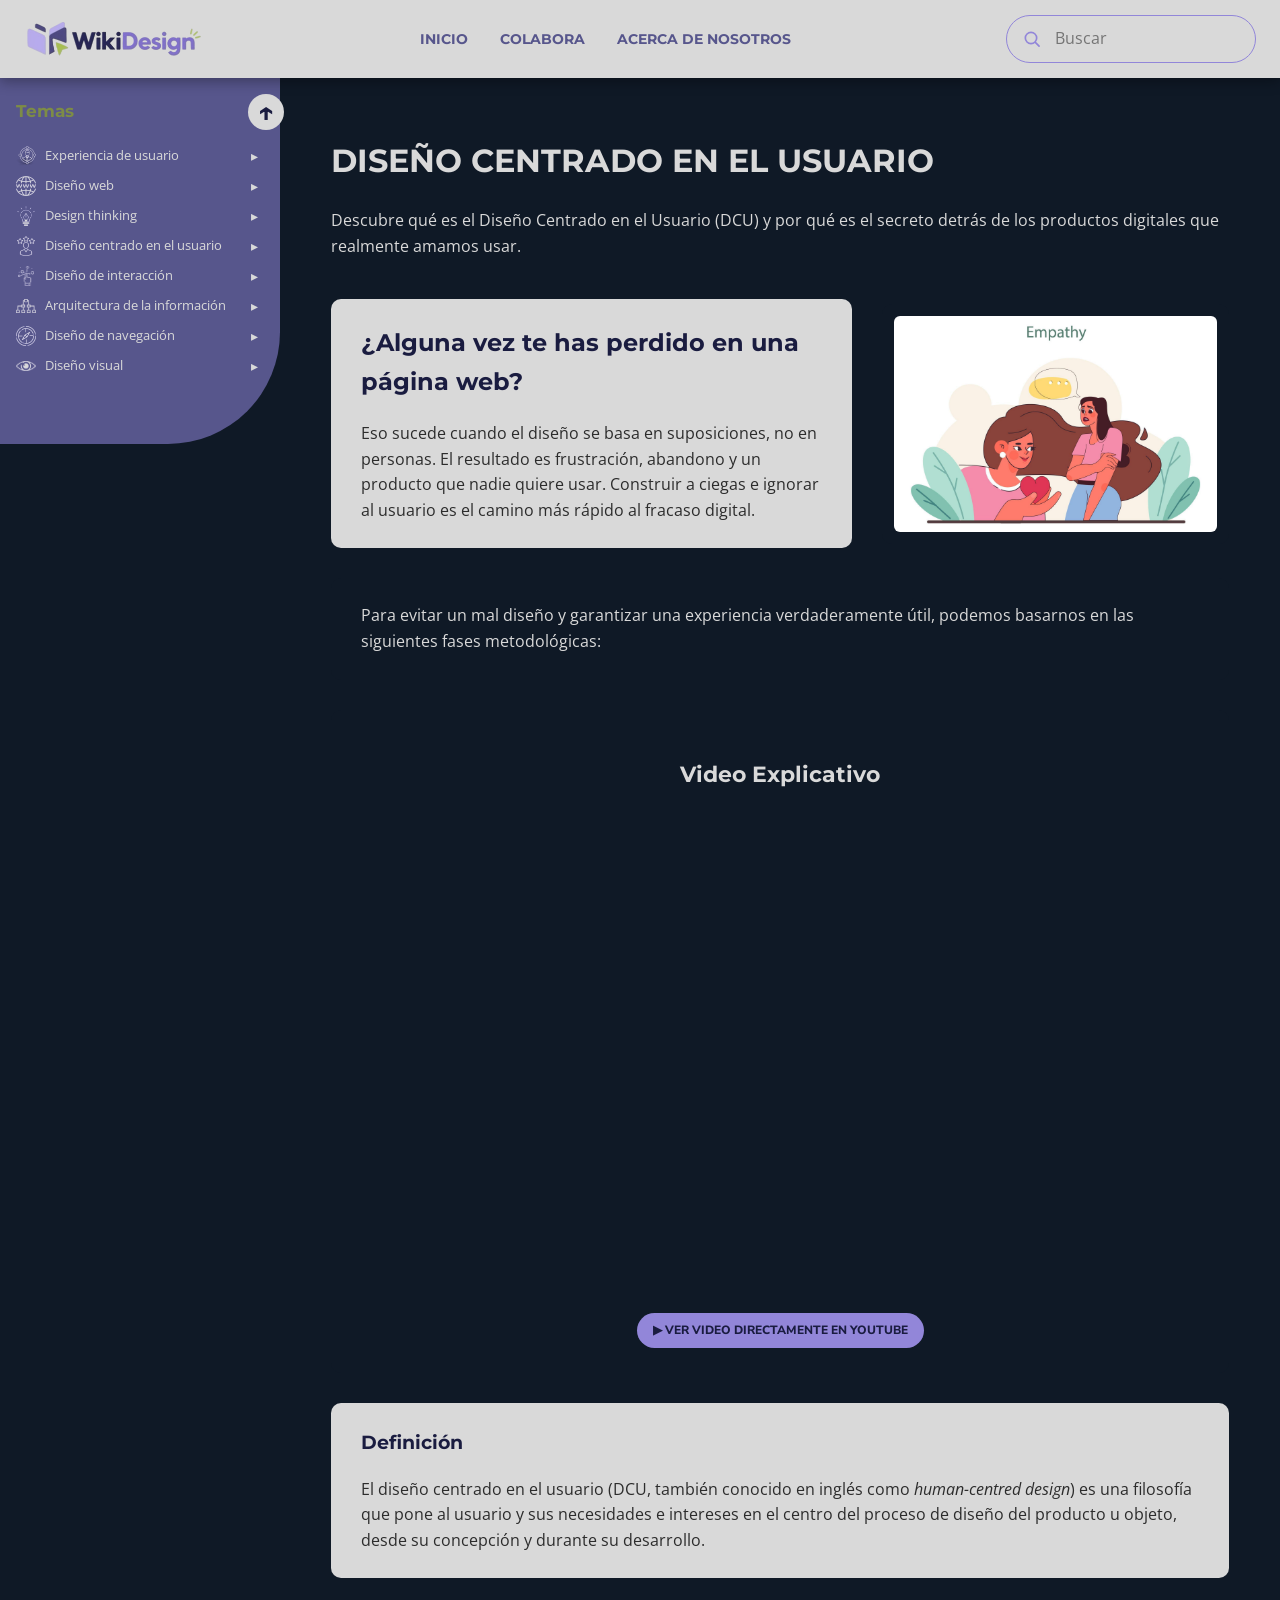
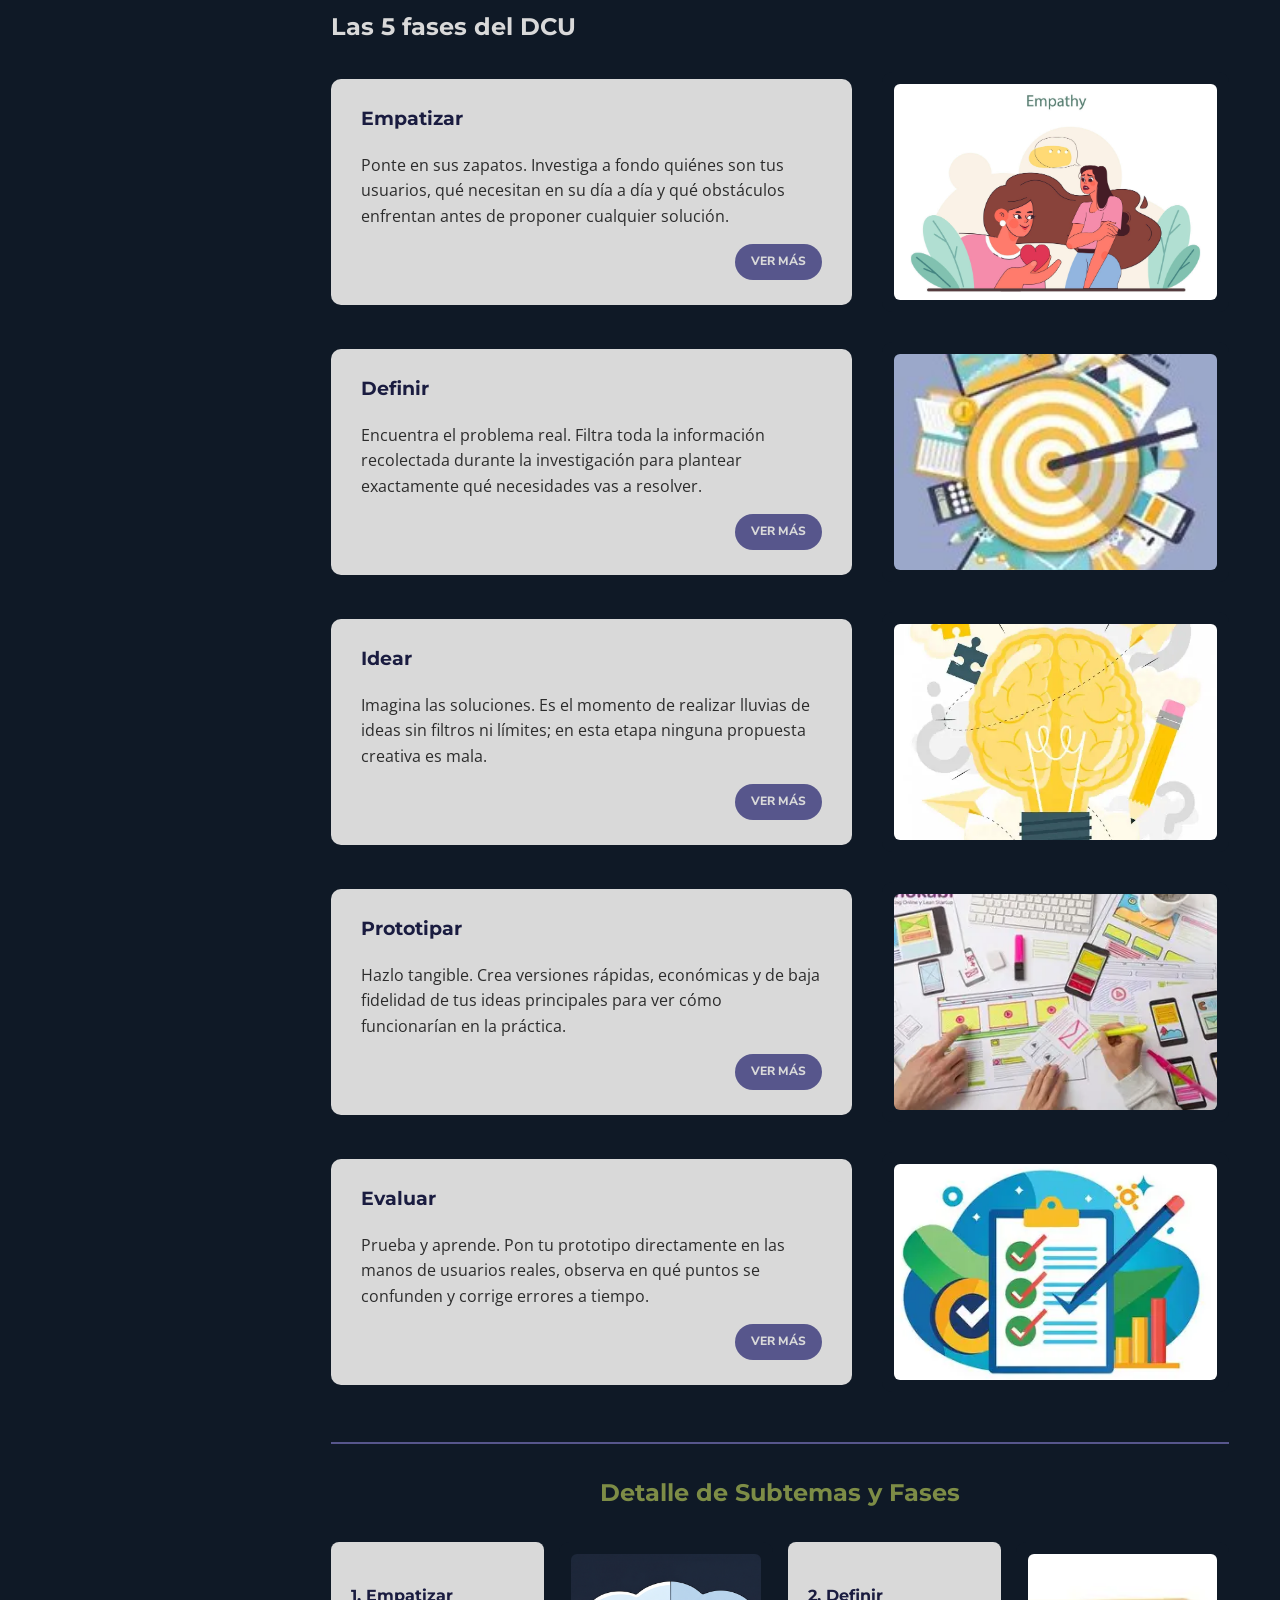
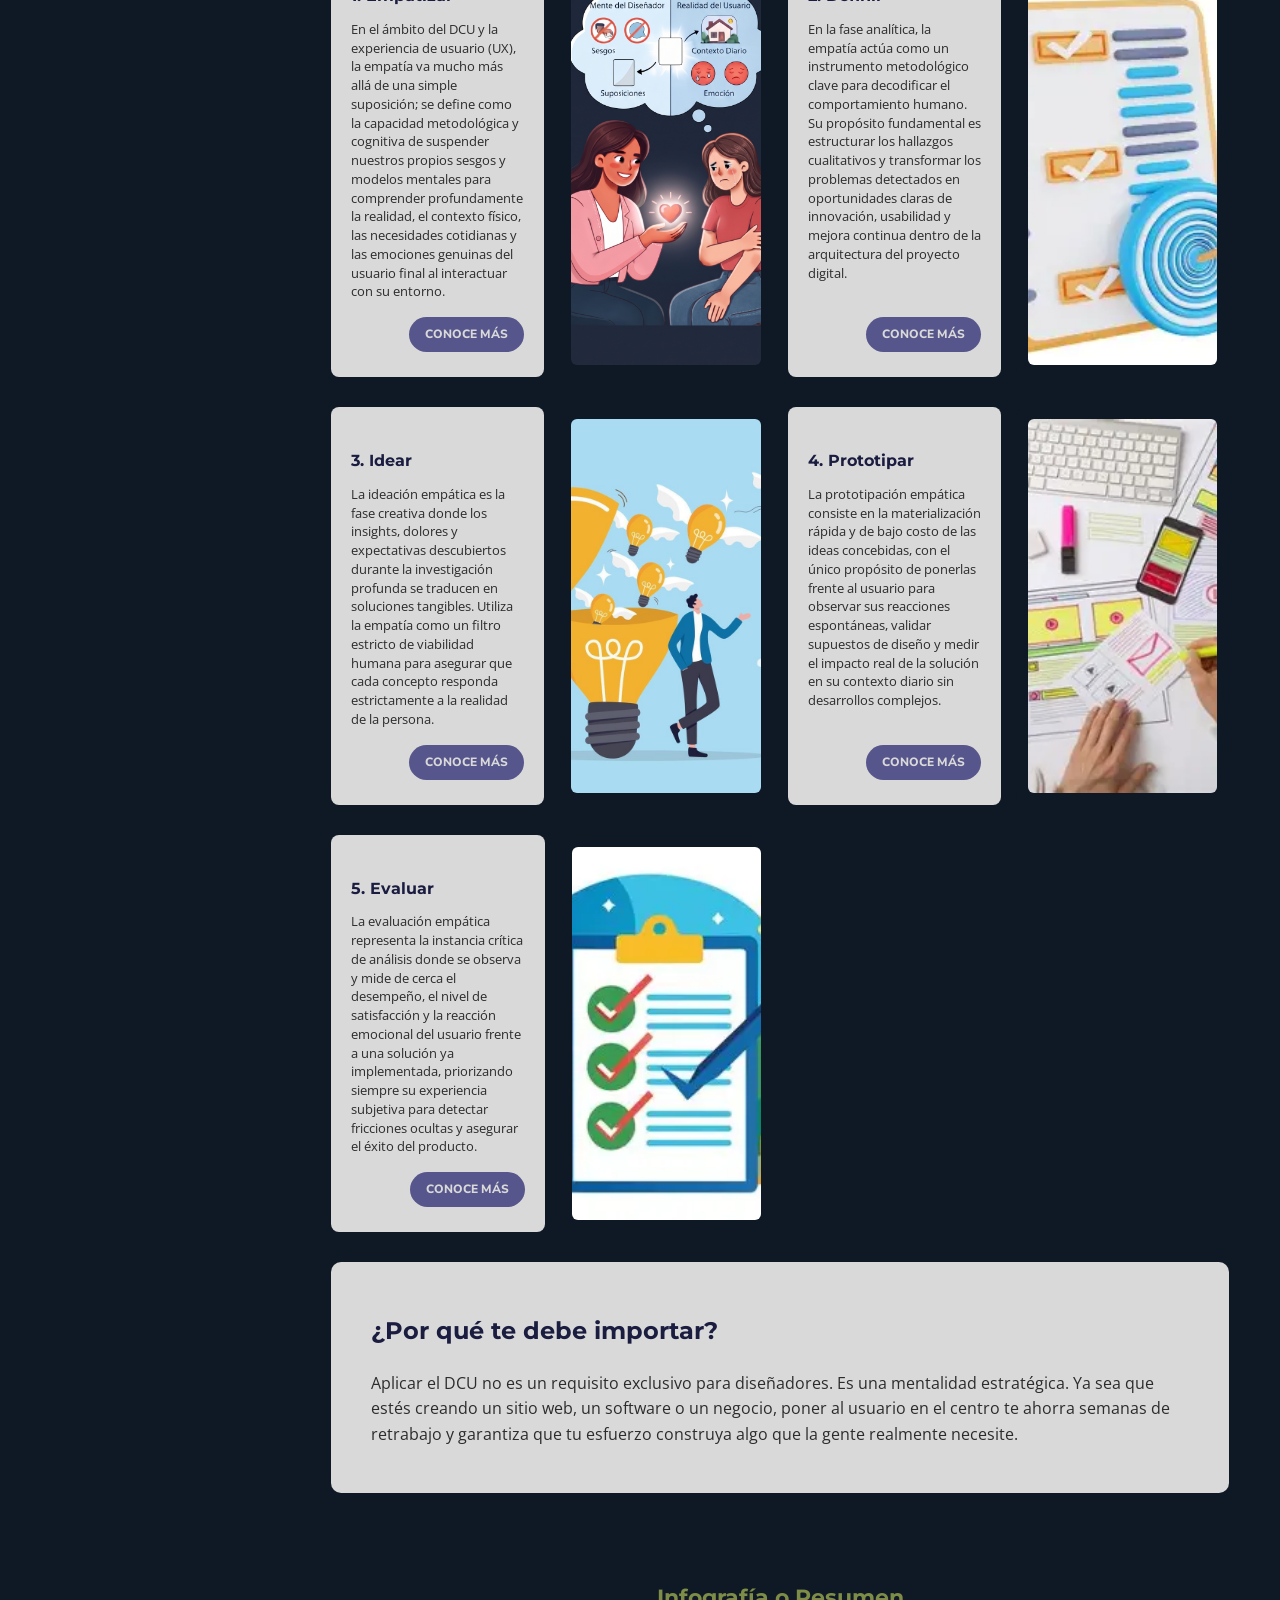
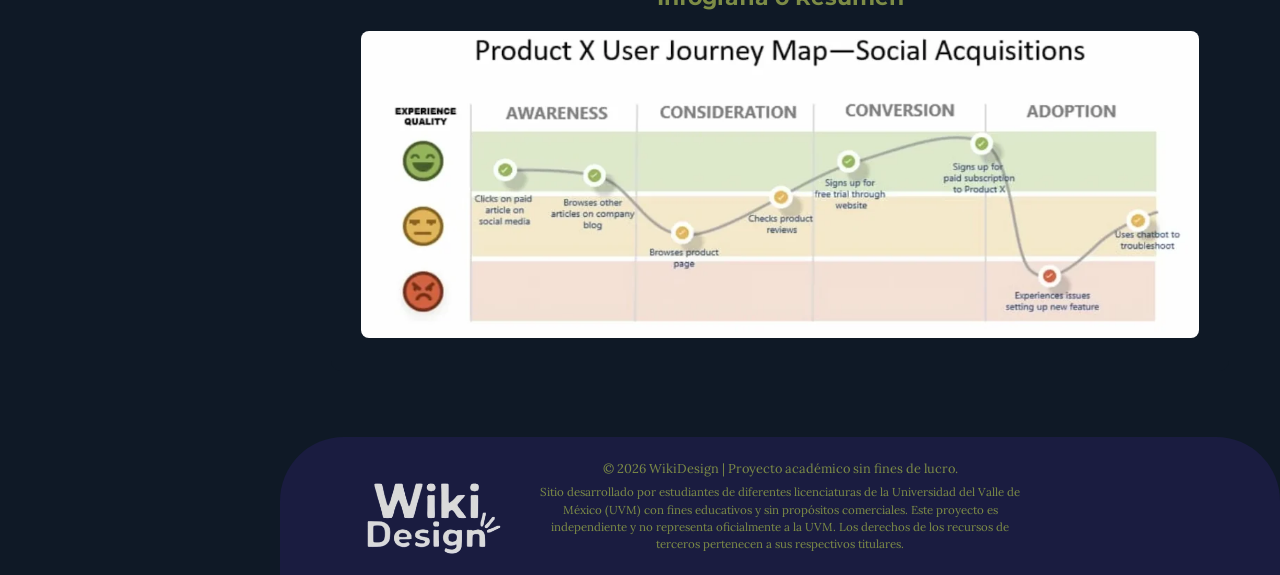
==== index.html @ 18c63a5f "Add files via upload" ====
<!doctype html>
<html lang="es">
<head>
    <meta charset="utf-8">
    <meta name="viewport" content="width=device-width, initial-scale=1">
    <title>Diseño Centrado en el Usuario - WikiDesign</title>
    
    <!-- IMPORTACIÓN DE FUENTES DEL MANUAL -->
    <link rel="preconnect" href="https://fonts.googleapis.com">
    <link rel="preconnect" href="https://fonts.gstatic.com" crossorigin>
    <link href="https://fonts.googleapis.com/css2?family=Lora:ital,wght@0,400;1,400&family=Montserrat:wght@500;700;900&family=Nunito+Sans:wght@600;800&family=Open+Sans:wght@400;600&display=swap" rel="stylesheet">

    <!-- VINCULACIÓN DE LA HOJA DE ESTILOS EXTERNA -->
    <link rel="stylesheet" href="css/estilos.css">
</head>

<body>
    <!-- BARRA DE NAVEGACIÓN SUPERIOR -->
    <header class="barra-superior">
        <a class="marca" href="index.html" aria-label="WikiDesign, ir al inicio">
            <img src="assets/logo-principal.png" alt="WikiDesign" style="height: 40px; width: 180px; object-fit: fill;">
        </a>
        
        <nav aria-label="Navegación principal">
            <a href="https://uvmwiki.dreamhosters.com/index.html">INICIO</a>
            <a href="https://uvmwiki.dreamhosters.com/colabora/">COLABORA</a>
            <a href="https://uvmwiki.dreamhosters.com/nosotros/">ACERCA DE NOSOTROS</a>
        </nav>

        <form class="buscador" role="search" action="#">
            <label for="buscar">Buscar en la wiki</label>
            <button type="submit" aria-label="Buscar">
              <svg viewBox="0 0 24 24" aria-hidden="true">
                <circle cx="10.8" cy="10.8" r="6.8"></circle>
                <path d="m16 16 4.5 4.5"></path>
              </svg>
            </button>
            <input type="search" id="buscar" aria-label="Buscar" placeholder="Buscar">
        </form>
    </header>

    <!-- MENÚ LATERAL IZQUIERDO -->
    <aside class="sidebar" aria-label="Menú de temas">
      <details class="panel-menu temas" open>
        <summary>Temas</summary>
        <nav aria-label="Temas">
          <ul>
            <!-- Experiencia de usuario -->
            <li class="tema-item">
              <button type="button" class="tema-boton" aria-haspopup="true" aria-expanded="false">
                <img class="icono-tema" src="assets/icons/experiencia-usuario.png" alt="">
                <span>Experiencia de usuario</span>
              </button>
              <ul class="parejas">
                <li><a href="https://danabiu.github.io/wiki-experiencia-usuario/" target="_blank" rel="noopener">Pareja 33 · Daniel Valdez y María Fernanda Damián</a></li>
                <li><a href="https://uvmwiki.dreamhosters.com/eqp25/" target="_blank" rel="noopener">Pareja 25 · Ximena Rangel y José Ramos</a></li>
                <li><a href="https://jolly-moonbeam-e27fb1.netlify.app" target="_blank" rel="noopener">Pareja 1 · Edson Mendez y Adriana Salas</a></li>
                <li><a href="https://doniheeho.github.io/Wiki-UX/" target="_blank" rel="noopener">Pareja 9 · Donovan Frabritcio Gonzalez Carrasco y Cinnthya Valeria Gomez Guerrero</a></li>
                <li><a href="https://marcoantoniolunaj-debug.github.io/experiencia-usuario-ux/" target="_blank" rel="noopener">Pareja 17 · Jessica Leslie Loyo Camacho y Marco Antonio Luna Jiménez</a></li>
                <li><a href="https://aaron-isai.github.io/wikidesign/" target="_blank" rel="noopener">Pareja 20 · Aaron Isai Martinez Perez y Katerine Susana Mata Berardi</a></li>
              </ul>
            </li>

            <!-- Diseño web -->
            <li class="tema-item">
              <button type="button" class="tema-boton" aria-haspopup="true" aria-expanded="false">
                <img class="icono-tema" src="assets/icons/diseno-web.png" alt="">
                <span>Diseño web</span>
              </button>
              <ul class="parejas">
                <li><a href="https://wikidigitaldigitaldesign.netlify.app" target="_blank" rel="noopener">Pareja 24 · Andrea Ogando y Jair Pérez</a></li>
                <li><a href="https://hcastillo2118-collab.github.io/hcastillo2118.github.io/" target="_blank" rel="noopener">Pareja 2 · Hugo Norberto Castillo y Rodrigo Chávez</a></li>
                <li><a href="https://magical-dolphin-78c22a.netlify.app" target="_blank" rel="noopener">Pareja 10 · Alexa Liliana Garcia y Paola Vega</a></li>
                <li><a href="https://leonardoradyfik-code.github.io/diseno-web-uvm/" target="_blank" rel="noopener">Equipo 18 · Paulina Maldonado y Leonardo Magaña</a></li>
              </ul>
            </li>

            <!-- Design thinking -->
            <li class="tema-item">
              <button type="button" class="tema-boton" aria-haspopup="true" aria-expanded="false">
                <img class="icono-tema" src="assets/icons/design-thinking.png" alt="">
                <span>Design thinking</span>
              </button>
              <ul class="parejas">
                <li><a href="https://uvmwiki.dreamhosters.com/eqp27/" target="_blank" rel="noopener">Pareja 27 · Andrea Salas y Mónica Sánchez</a></li>
                <li><a href="https://blaskez.github.io/design-thinking/#" target="_blank" rel="noopener">Pareja 3 · Giovanna Cisneros y Talia Fernández</a></li>
                <li><a href="https://alanjosue904-art.github.io/design-thinking/" target="_blank" rel="noopener">Pareja 11 · Frida Guadalupe Gomez y Alan Josue Gonzalez</a></li>
                <li><a href="https://martinezbcaro-code.github.io/wiki-design-thinking-uvm/" target="_blank" rel="noopener">Equipo 19 · Daniella Carolina Martínez y Flor Paulina Mares</a></li>
              </ul>
            </li>

            <!-- Diseño centrado en el usuario -->
            <li class="tema-item">
              <button type="button" class="tema-boton" aria-haspopup="true" aria-expanded="false">
                <img class="icono-tema" src="assets/icons/diseno-centrado-usuario.png" alt="">
                <span>Diseño centrado en el usuario</span>
              </button>
              <ul class="parejas">
                <li><a href="https://wikipareja28.github.io/A9_PAREJA28-/" target="_blank" rel="noopener">Pareja 28 · Estefanía Sánchez y Helios Serrato</a></li>
                <li><a href="https://isaiaslopezil89-wq.github.io/isaiaslopezil89/" target="_blank" rel="noopener">Pareja 4 · Raúl Isaias Dominguez y Dulce Andrea Escobar</a></li>
                <li><a href="https://wikiuvm10.github.io/WikiDesign/" target="_blank" rel="noopener">Pareja 12 · Sharon Nicole Gonzalez y María Yaravith Gonzalez</a></li>
              </ul>
            </li>

            <!-- Diseño de interacción -->
            <li class="tema-item">
              <button type="button" class="tema-boton" aria-haspopup="true" aria-expanded="false">
                <img class="icono-tema" src="assets/icons/diseno-interaccion.png" alt="">
                <span>Diseño de interacción</span>
              </button>
              <ul class="parejas">
                <li><a href="https://elizabethvzago.github.io/WikidesignMariayEli-dis-interaccion/" target="_blank" rel="noopener">Pareja 29 · María Velarde y Elizabeth Vázquez</a></li>
                <li><a href="https://kassy26-lab.github.io/Dise-o-de-interaccion-wikidesing/" target="_blank" rel="noopener">Pareja 13 · Kassandra Sbeydy Gónzalez y María Gabrielle Gónzalez</a></li>
                <li><a href="https://mana13132-glitch.github.io/equipo21/" target="_blank" rel="noopener">Pareja 21 · Mariana Mendoza y Annette Jamilete Mendez</a></li>
              </ul>
            </li>

            <!-- Arquitectura de la información -->
            <li class="tema-item">
              <button type="button" class="tema-boton" aria-haspopup="true" aria-expanded="false">
                <img class="icono-tema" src="assets/icons/arquitectura-informacion.png" alt="">
                <span>Arquitectura de la información</span>
              </button>
              <ul class="parejas">
                <li><a href="https://uvmwiki.dreamhosters.com/eqp22/" target="_blank" rel="noopener">Pareja 22 · María Alejandra Mata y Priscila Eleonor Roseyon</a></li>
                <li><a href="https://uvmwiki.dreamhosters.com/eqp30/" target="_blank" rel="noopener">Pareja 30 · Rosalba Velarde y Olaf Viana</a></li>
                <li><a href="https://illustrious-quokka-0b0db5.netlify.app" target="_blank" rel="noopener">Pareja 14 · Margarita Monserrat Guerra y Miguel Salvador Hernández</a></li>
                <li><a href="https://ayudawikiuvm.freehosting.dev/?utm_source=chatgpt.com" target="_blank" rel="noopener">Pareja 6 · Yesenia Galván y Diego Armando Flores</a></li>
              </ul>
            </li>

            <!-- Diseño de navegación -->
            <li class="tema-item">
              <button type="button" class="tema-boton" aria-haspopup="true" aria-expanded="false">
                <img class="icono-tema" src="assets/icons/diseno-navegacion.png" alt="">
                <span>Diseño de navegación</span>
              </button>
              <ul class="parejas">
                <li><a href="https://uvmwiki.dreamhosters.com/eqp23/" target="_blank" rel="noopener">Pareja 23 · Eric Mora</a></li>
                <li><a href="https://camaradabdn6.github.io/wiki_dise-o_navegacion_pareja15/#" target="_blank" rel="noopener">Pareja 15 · Alondra Ketzally Herrera y Ricardo Herrera</a></li>
                <li><a href="https://uvmwiki.dreamhosters.com/eqp31/" target="_blank" rel="noopener">Pareja 31 · Ignacio Vizuet y Alejandro Wong</a></li>
                <li><a href="https://disenodenavegacion.infinityfree.io/?i=1" target="_blank" rel="noopener">Pareja 7 · Crystian Jannahi Garzon</a></li>
              </ul>
            </li>

            <!-- Diseño visual -->
            <li class="tema-item">
              <button type="button" class="tema-boton" aria-haspopup="true" aria-expanded="false">
                <img class="icono-tema" src="assets/icons/diseno-visual.png" alt="">
                <span>Diseño visual</span>
              </button>
              <ul class="parejas">
                <li><a href="https://uvmwiki.dreamhosters.com/eqp32/" target="_blank" rel="noopener">Pareja 32 · Susana Velázquez y Daniela Rebollar</a></li>
                <li><a href="https://a940058038-collab.github.io/wikidesign-diseno-visual/" target="_blank" rel="noopener">Pareja 16 · Juan C. Lobo y Luis A. Ibarra</a></li>
                <li><a href="https://dvp8.free.je" target="_blank" rel="noopener">Pareja 8 · Kelly Ariadne Gerardo y America Gaxiola</a></li>
              </ul>
            </li>
          </ul>
        </nav>
      </details>
    </aside>

    <!-- CONTENEDOR PRINCIPAL CON TODO EL CONTENIDO DCU -->
    <div class="contenido">
        <main class="contenido-derecho" style="width: 100%;">
            <header id="inicio" style="margin-bottom: 40px;">
                <h1>DISEÑO CENTRADO EN EL USUARIO</h1>
                <p>Descubre qué es el Diseño Centrado en el Usuario (DCU) y por qué es el secreto detrás de los productos digitales que realmente amamos usar.</p>
            </header>

            <div id="problema" class="fila-tarjetas">
                <div class="caja-texto-gris">
                    <div>
                        <h2>¿Alguna vez te has perdido en una página web?</h2>
                        <p>Eso sucede cuando el diseño se basa en suposiciones, no en personas. El resultado es frustración, abandono y un producto que nadie quiere usar. Construir a ciegas e ignorar al usuario es el camino más rápido al fracaso digital.</p>
                    </div>
                </div>
                <div class="caja-imagen">
                    <img src="img/empathy.jpg" alt="Ilustración introductoria">
                </div>
            </div>

            <div class="caja-transicion">
                <p style="margin: 0;">Para evitar un mal diseño y garantizar una experiencia verdaderamente útil, podemos basarnos en las siguientes fases metodológicas:</p>
            </div>

            <div class="caja-video">
                <h3 style="margin-bottom: 15px; font-size: 22px;">Video Explicativo</h3>
                <div class="video-contenedor">
                    <iframe src="https://www.youtube-nocookie.com/embed/RlsErkJmub8?enablejsapi=1&origin=*" title="YouTube video player" frameborder="0" allow="accelerometer; autoplay; clipboard-write; encrypted-media; gyroscope; picture-in-picture; web-share" allowfullscreen></iframe>
                </div>
                <div style="margin-top: 20px; text-align: center;">
                    <a href="https://www.youtube.com/watch?v=RlsErkJmub8" target="_blank" class="btn-ver-mas" style="background-color: #9286D9; color: #1A1C40; display: inline-block;">▶ Ver video directamente en YouTube</a>
                </div>
            </div>

            <div class="fila-tarjetas">
                <div class="caja-texto-gris" style="width: 100%;">
                    <div>
                        <h3>Definición</h3>
                        <p>El diseño centrado en el usuario (DCU, también conocido en inglés como <em>human-centred design</em>) es una filosofía que pone al usuario y sus necesidades e intereses en el centro del proceso de diseño del producto u objeto, desde su concepción y durante su desarrollo.</p>
                    </div>
                </div>
            </div>

            <h2 style="margin-bottom: 25px;">Las 5 fases del DCU</h2>

            <div id="empatizar" class="fila-tarjetas">
                <div class="caja-texto-gris">
                    <div>
                        <h3>Empatizar</h3>
                        <p>Ponte en sus zapatos. Investiga a fondo quiénes son tus usuarios, qué necesitan en su día a día y qué obstáculos enfrentan antes de proponer cualquier solución.</p>
                    </div>
                    <a href="#empatizar-detalles" class="btn-ver-mas">Ver más</a>
                </div>
                <div class="caja-imagen">
                    <img src="img/empathy.jpg" alt="Fase Empatizar">
                </div>
            </div>

            <div id="definir" class="fila-tarjetas">
                <div class="caja-texto-gris">
                    <div>
                        <h3>Definir</h3>
                        <p>Encuentra el problema real. Filtra toda la información recolectada durante la investigación para plantear exactamente qué necesidades vas a resolver.</p>
                    </div>
                    <a href="#definir-detalles" class="btn-ver-mas">Ver más</a>
                </div>
                <div class="caja-imagen">
                    <img src="img/Definir.jpg" alt="Fase Definir">
                </div>
            </div>

            <div id="idear" class="fila-tarjetas">
                <div class="caja-texto-gris">
                    <div>
                        <h3>Idear</h3>
                        <p>Imagina las soluciones. Es el momento de realizar lluvias de ideas sin filtros ni límites; en esta etapa ninguna propuesta creativa es mala.</p>
                    </div>
                    <a href="#idear-detalles" class="btn-ver-mas">Ver más</a>
                </div>
                <div class="caja-imagen">
                    <img src="img/Idear.webp" alt="Fase Idear">
                </div>
            </div>

            <div id="prototipar" class="fila-tarjetas">
                <div class="caja-texto-gris">
                    <div>
                        <h3>Prototipar</h3>
                        <p>Hazlo tangible. Crea versiones rápidas, económicas y de baja fidelidad de tus ideas principales para ver cómo funcionarían en la práctica.</p>
                    </div>
                    <a href="#prototipar-detalles" class="btn-ver-mas">Ver más</a>
                </div>
                <div class="caja-imagen">
                    <img src="img/Prototipar.webp" alt="Fase Prototipar">
                </div>
            </div>

            <div id="evaluar" class="fila-tarjetas">
                <div class="caja-texto-gris">
                    <div>
                        <h3>Evaluar</h3>
                        <p>Prueba y aprende. Pon tu prototipo directamente en las manos de usuarios reales, observa en qué puntos se confunden y corrige errores a tiempo.</p>
                    </div>
                    <a href="#evaluar-detalles" class="btn-ver-mas">Ver más</a>
                </div>
                <div class="caja-imagen">
                    <img src="img/Evaluar.webp" alt="Fase Evaluar">
                </div>
            </div>

            <hr style="border: 1px solid #57568C; margin: 50px 0 30px 0;">
            <h2 style="text-align: center; margin-bottom: 30px; color: #7D8C46;">Detalle de Subtemas y Fases</h2>

            <div id="empatizar-detalles" class="fila-cuatro-columnas">
                <div class="caja-texto-compacto">
                    <div>
                        <h3>1. Empatizar</h3>
                        <p>En el ámbito del DCU y la experiencia de usuario (UX), la empatía va mucho más allá de una simple suposición; se define como la capacidad metodológica y cognitiva de suspender nuestros propios sesgos y modelos mentales para comprender profundamente la realidad, el contexto físico, las necesidades cotidianas y las emociones genuinas del usuario final al interactuar con su entorno.</p>
                    </div>
                    <a href="https://paubenabarre.com/empatizar-con-el-usuario/" target="_blank" class="btn-conoce-mas">Conoce más</a>
                </div>
                <div class="caja-imagen-compacta">
                    <img src="img/empatia.jpeg" alt="Detalle Empatizar">
                </div>
                <div class="caja-texto-compacto" id="definir-detalles">
                    <div>
                        <h3>2. Definir</h3>
                        <p>En la fase analítica, la empatía actúa como un instrumento metodológico clave para decodificar el comportamiento humano. Su propósito fundamental es estructurar los hallazgos cualitativos y transformar los problemas detectados en oportunidades claras de innovación, usabilidad y mejora continua dentro de la arquitectura del proyecto digital.</p>
                    </div>
                    <a href="https://aprendix.org/usuario-que-significa/" target="_blank" class="btn-conoce-mas">Conoce más</a>
                </div>
                <div class="caja-imagen-compacta">
                    <img src="img/definir.webp" alt="Detalle Definir">
                </div>
            </div>

            <div class="fila-cuatro-columnas">
                <div class="caja-texto-compacto" id="idear-detalles">
                    <div>
                        <h3>3. Idear</h3>
                        <p>La ideación empática es la fase creativa donde los insights, dolores y expectativas descubiertos durante la investigación profunda se traducen en soluciones tangibles. Utiliza la empatía como un filtro estricto de viabilidad humana para asegurar que cada concepto responda estrictamente a la realidad de la persona.</p>
                    </div>
                    <a href="https://www.izo.es/blog/design-thinking-innovacion-centrada-en-el-usuario" target="_blank" class="btn-conoce-mas">Conoce más</a>
                </div>
                <div class="caja-imagen-compacta">
                    <img src="img/idear.jpg" alt="Detalle Idear">
                </div>
                <div class="caja-texto-compacto" id="prototipar-detalles">
                    <div>
                        <h3>4. Prototipar</h3>
                        <p>La prototipación empática consiste en la materialización rápida y de bajo costo de las ideas concebidas, con el único propósito de ponerlas frente al usuario para observar sus reacciones espontáneas, validar supuestos de diseño y medir el impacto real de la solución en su contexto diario sin desarrollos complejos.</p>
                    </div>
                    <a href="https://www.justinmind.com/es/creacion-de-prototipos" target="_blank" class="btn-conoce-mas">Conoce más</a>
                </div>
                <div class="caja-imagen-compacta">
                    <img src="img/Prototipar.webp" alt="Detalle Prototipar">
                </div>
            </div>

            <div class="fila-cuatro-columnas" id="evaluar-detalles">
                <div class="caja-texto-compacto">
                    <div>
                        <h3>5. Evaluar</h3>
                        <p>La evaluación empática representa la instancia crítica de análisis donde se observa y mide de cerca el desempeño, el nivel de satisfacción y la reacción emocional del usuario frente a una solución ya implementada, priorizando siempre su experiencia subjetiva para detectar fricciones ocultas y asegurar el éxito del producto.</p>
                    </div>
                    <a href="https://fastercapital.com/es/contenido/Evaluacion-de-la-experiencia-del-usuario--metodos-y-herramientas-de-evaluacion-de-la-experiencia-del-usuario.html" target="_blank" class="btn-conoce-mas">Conoce más</a>
                </div>
                <div class="caja-imagen-compacta">
                    <img src="img/Evaluar.webp" alt="Detalle Evaluar">
                </div>
                <div style="width: 24%;"></div>
                <div style="width: 24%;"></div>
            </div>
            
            <aside class="importa">
                <h2>¿Por qué te debe importar?</h2>
                <p>Aplicar el DCU no es un requisito exclusivo para diseñadores. Es una mentalidad estratégica. Ya sea que estés creando un sitio web, un software o un negocio, poner al usuario en el centro te ahorra semanas de retrabajo y garantiza que tu esfuerzo construya algo que la gente realmente necesite.</p>
            </aside>

            <div class="caja-imagen-inferior">
                <h3 style="margin-bottom: 15px; font-size: 22px; color: #7D8C46;">Infografía o Resumen</h3>
                <img src="img/1.webp" alt="Imagen informativa de cierre">
            </div>
        </main>
    </div>
    
    <!-- PIE DE PÁGINA -->
    <footer class="site-footer">
        <a class="logo-pie" href="#inicio" aria-label="Volver al inicio de WikiDesign">
          <img src="assets/logo-legal.png" alt="WikiDesign">
        </a>
        <div class="footer-copy">
            <p class="copyright">© 2026 WikiDesign | Proyecto académico sin fines de lucro.</p>
            <p>Sitio desarrollado por estudiantes de diferentes licenciaturas de la Universidad del Valle de México (UVM) con fines educativos y sin propósitos comerciales. Este proyecto es independiente y no representa oficialmente a la UVM. Los derechos de los recursos de terceros pertenecen a sus respectivos titulares.</p>
        </div>
    </footer>
</body>
</html>
---- css/estilos.css ----
@import url('https://fonts.googleapis.com/css2?family=Lora:wght@400;500;600;700&family=Montserrat:wght@400;500;600;700;800&family=Open+Sans:wght@400;500;600;700&display=swap');

:root {
  --fondo: #0F1926;
  --azul-profundo: #1A1C40;
  --azul-panel: #262A47;
  --morado: #57568C;
  --lila: #9286D9;
  --gris-claro: #D9D9D9;
  --oliva: #7D8C46;
}

* { box-sizing: border-box; }
html { scroll-behavior: smooth; }
body { margin: 0; background-color: var(--fondo); color: var(--gris-claro); font-family: "Open Sans", sans-serif; line-height: 1.6; }
h1, h2, h3 { font-family: "Montserrat", sans-serif; }
img, video { max-width: 100%; height: auto; }

/* Barra superior */
.barra-superior { min-height: 78px; display: flex; align-items: center; justify-content: space-between; gap: 24px; padding: 10px 24px; background: var(--gris-claro); position: sticky; top: 0; z-index: 100; box-shadow: 0 4px 12px rgba(0,0,0,0.3); }
.marca img { display: block; width: 190px; height: auto; }
.barra-superior nav { display: flex; align-items: center; gap: 32px; }
.barra-superior nav a { color: var(--morado); font-family: "Montserrat", sans-serif; font-size: 14px; font-weight: 700; text-decoration: none; text-transform: uppercase; }
.barra-superior nav a:hover { color: var(--oliva); }

/* Buscador */
.buscador { position: relative; }
.buscador label { position: absolute; width: 1px; height: 1px; overflow: hidden; clip: rect(0, 0, 0, 0); white-space: nowrap; }
.buscador > button { position: absolute; left: 0.85rem; top: 50%; transform: translateY(-50%); z-index: 2; display: grid; place-items: center; width: 1.5rem; height: 1.5rem; padding: 0; border: 0; background: transparent; color: var(--lila); cursor: pointer; }
.buscador > button svg { display: block; width: 1.25rem; height: 1.25rem; fill: none; stroke: currentColor; stroke-width: 2; stroke-linecap: round; stroke-linejoin: round; }
.buscador > input { width: 250px; padding: 10px 16px 10px 3rem; border: 1px solid var(--lila); border-radius: 24px; background: transparent; font: inherit; color: var(--azul-profundo); }

/* Sidebar y Menú de Temas (overflow visible para que flote libremente el submenú) */
.sidebar { 
  position: fixed; 
  top: 78px; 
  bottom: 0; 
  left: 0; 
  width: 280px; 
  overflow: visible; 
  display: flex; 
  flex-direction: column; 
  z-index: 95; 
}

.panel-menu { margin: 0; padding: 16px; position: relative; isolation: isolate; overflow: visible; background: var(--fondo); }
.panel-menu::before { content: ""; position: absolute; z-index: 0; inset: 0; border-radius: 0 0 7rem 0; pointer-events: none; transition: border-radius 0.3s ease; background: var(--morado); }
.panel-menu summary { color: var(--oliva); font-family: "Montserrat", sans-serif; font-size: 17px; font-weight: 700; cursor: pointer; display: flex; align-items: center; justify-content: space-between; list-style: none; position: relative; z-index: 1; }
.panel-menu summary::-webkit-details-marker { display: none; }
.panel-menu summary::after { content: "↑"; display: grid; place-items: center; flex: 0 0 2.25rem; width: 2.25rem; height: 2.25rem; margin-right: -1.25rem; border-radius: 50%; background: var(--gris-claro); color: var(--azul-profundo); font-size: 1.7rem; font-weight: bold; line-height: 1; }
.panel-menu:not([open]) summary::after { content: "↓"; }
.panel-menu nav { padding-bottom: 2.6rem; position: relative; z-index: 1; }
.panel-menu ul { margin: 16px 0 4px; padding-left: 0; list-style: none; }
.panel-menu li { margin-bottom: 10px; }

/* Estructura de elementos del menú y submenú flotante */
.panel-menu.temas .tema-item { position: relative; }
.panel-menu.temas .tema-boton { display: flex; align-items: center; gap: .55rem; width: 100%; padding: 0 1.5rem 0 0; border: 0; background: none; cursor: pointer; text-align: left; color: var(--gris-claro); font-family: "Open Sans", sans-serif; font-size: 13px; line-height: 1.35; }
.panel-menu.temas .tema-boton::after { content: "▸"; position: absolute; right: .35rem; font-size: .85rem; color: var(--gris-claro); }
.panel-menu.temas .tema-boton:hover span { text-decoration: underline; }

/* Cuadro flotante que se abre al pasar el mouse por encima */
.panel-menu.temas .parejas {
  position: absolute; 
  left: 100%; 
  top: -10px; 
  z-index: 9999;
  min-width: 280px; 
  margin: 0 0 0 8px; 
  padding: 12px 10px; 
  list-style: none;
  background: var(--azul-panel); 
  border: 1px solid var(--morado); 
  border-radius: 0 16px 16px 16px;
  box-shadow: 6px 8px 24px rgba(0,0,0,.45);
  display: none;
}
.panel-menu.temas .parejas::before { content: ""; position: absolute; left: -10px; top: 0; width: 10px; height: 100%; }
.panel-menu.temas .tema-item:hover .parejas, 
.panel-menu.temas .tema-item:focus-within .parejas { display: block; }
.panel-menu.temas .parejas li { margin: 0 0 6px 0; }
.panel-menu.temas .parejas a { display: block; padding: 7px 12px; border-radius: 10px; color: #e4e2f5; font-size: 12.5px; line-height: 1.35; text-decoration: none; }
.panel-menu.temas .parejas a:hover { background: var(--morado); color: #fff; }

.icono-tema { width: 20px; height: 20px; flex: 0 0 20px; object-fit: contain; }

/* Contenido Principal */
.contenido { margin-left: 280px; padding: 36px clamp(24px, 4vw, 64px); position: relative; isolation: isolate; overflow: hidden; }
.fila-tarjetas { display: flex; flex-direction: row; gap: 30px; margin-bottom: 30px; align-items: center; }
.fila-cuatro-columnas { display: flex; flex-direction: row; gap: 15px; margin-bottom: 30px; align-items: stretch; justify-content: space-between; }
.caja-texto-gris { background-color: var(--gris-claro); color: var(--azul-profundo); padding: 25px 30px; border-radius: 10px; width: 60%; display: flex; flex-direction: column; justify-content: center; box-sizing: border-box; }
.caja-texto-compacto { background-color: var(--gris-claro); color: var(--azul-profundo); padding: 25px 20px; border-radius: 8px; width: 24%; box-sizing: border-box; display: flex; flex-direction: column; justify-content: space-between; }
.caja-texto-compacto h3 { font-size: 16px; color: var(--azul-profundo); margin-bottom: 12px; }
.caja-texto-compacto p { font-size: 12.5px; color: #2C2C2C; line-height: 1.5; margin: 0; }
.caja-texto-gris h2, .caja-texto-gris h3 { color: var(--azul-profundo); margin-top: 0; }
.caja-texto-gris p { color: #2C2C2C; margin-bottom: 0; }
.btn-ver-mas, .btn-conoce-mas { display: inline-block; background-color: var(--morado); color: var(--gris-claro); font-family: 'Nunito Sans', sans-serif; font-size: 12px; font-weight: 800; text-transform: uppercase; text-decoration: none; padding: 8px 16px; border-radius: 20px; margin-top: 15px; align-self: flex-end; transition: background-color 0.3s ease; }
.btn-ver-mas:hover, .btn-conoce-mas:hover { background-color: var(--oliva); color: var(--azul-profundo); }
.caja-imagen, .caja-imagen-compacta { background-color: var(--fondo); padding: 12px; border-radius: 10px; display: flex; justify-content: center; align-items: center; text-align: center; overflow: hidden; box-sizing: border-box; }
.caja-imagen { width: 40%; height: 240px; }
.caja-imagen-compacta { width: 24%; }
.caja-imagen img, .caja-imagen-compacta img { width: 100%; height: 100%; object-fit: cover; border-radius: 6px; }
.caja-transicion, .caja-video, .caja-imagen-inferior { background-color: var(--fondo); padding: 25px 30px; border-radius: 10px; margin-bottom: 30px; }
.caja-video, .caja-imagen-inferior { text-align: center; }
.video-contenedor { position: relative; width: 100%; padding-bottom: 56.25%; height: 0; }
.video-contenedor iframe { position: absolute; top: 0; left: 0; width: 100%; height: 100%; border-radius: 8px; border: none; }
.caja-imagen-inferior img { width: 100%; max-height: 400px; object-fit: contain; border-radius: 8px; }
aside.importa { background-color: var(--gris-claro); color: var(--azul-profundo); padding: 30px 40px; border-radius: 10px; margin-bottom: 40px; }
aside.importa h2 { color: var(--azul-profundo); }
aside.importa p { color: #2C2C2C; }

/* Pie de página */
.site-footer { display: grid; grid-template-columns: 180px minmax(0, 1fr) 180px; align-items: end; gap: 1rem; min-height: 125px; padding: 1.1rem clamp(1rem, 5vw, 4rem); border-radius: 4rem 4rem 0 0; background: var(--azul-profundo); margin-left: 280px; }
.logo-pie { display: block; width: min(140px, 100%); justify-self: center; }
.logo-pie img { display: block; width: 100%; height: auto; }
.footer-copy { grid-column: 2; max-width: 850px; justify-self: center; color: var(--oliva); text-align: center; font: 0.72rem/1.5 "Lora", Georgia, serif; }
.footer-copy p { margin: 0.3rem 0; }
.footer-copy .copyright { font-size: 0.8rem; }

/* Responsive */
@media (max-width: 900px) {
  .sidebar { position: static; width: 100%; overflow-y: auto; }
  .contenido, .site-footer { margin-left: 0; }
  .fila-tarjetas, .fila-cuatro-columnas { flex-direction: column; }
  .caja-texto-gris, .caja-imagen, .caja-texto-compacto, .caja-imagen-compacta { width: 100% !important; }
}
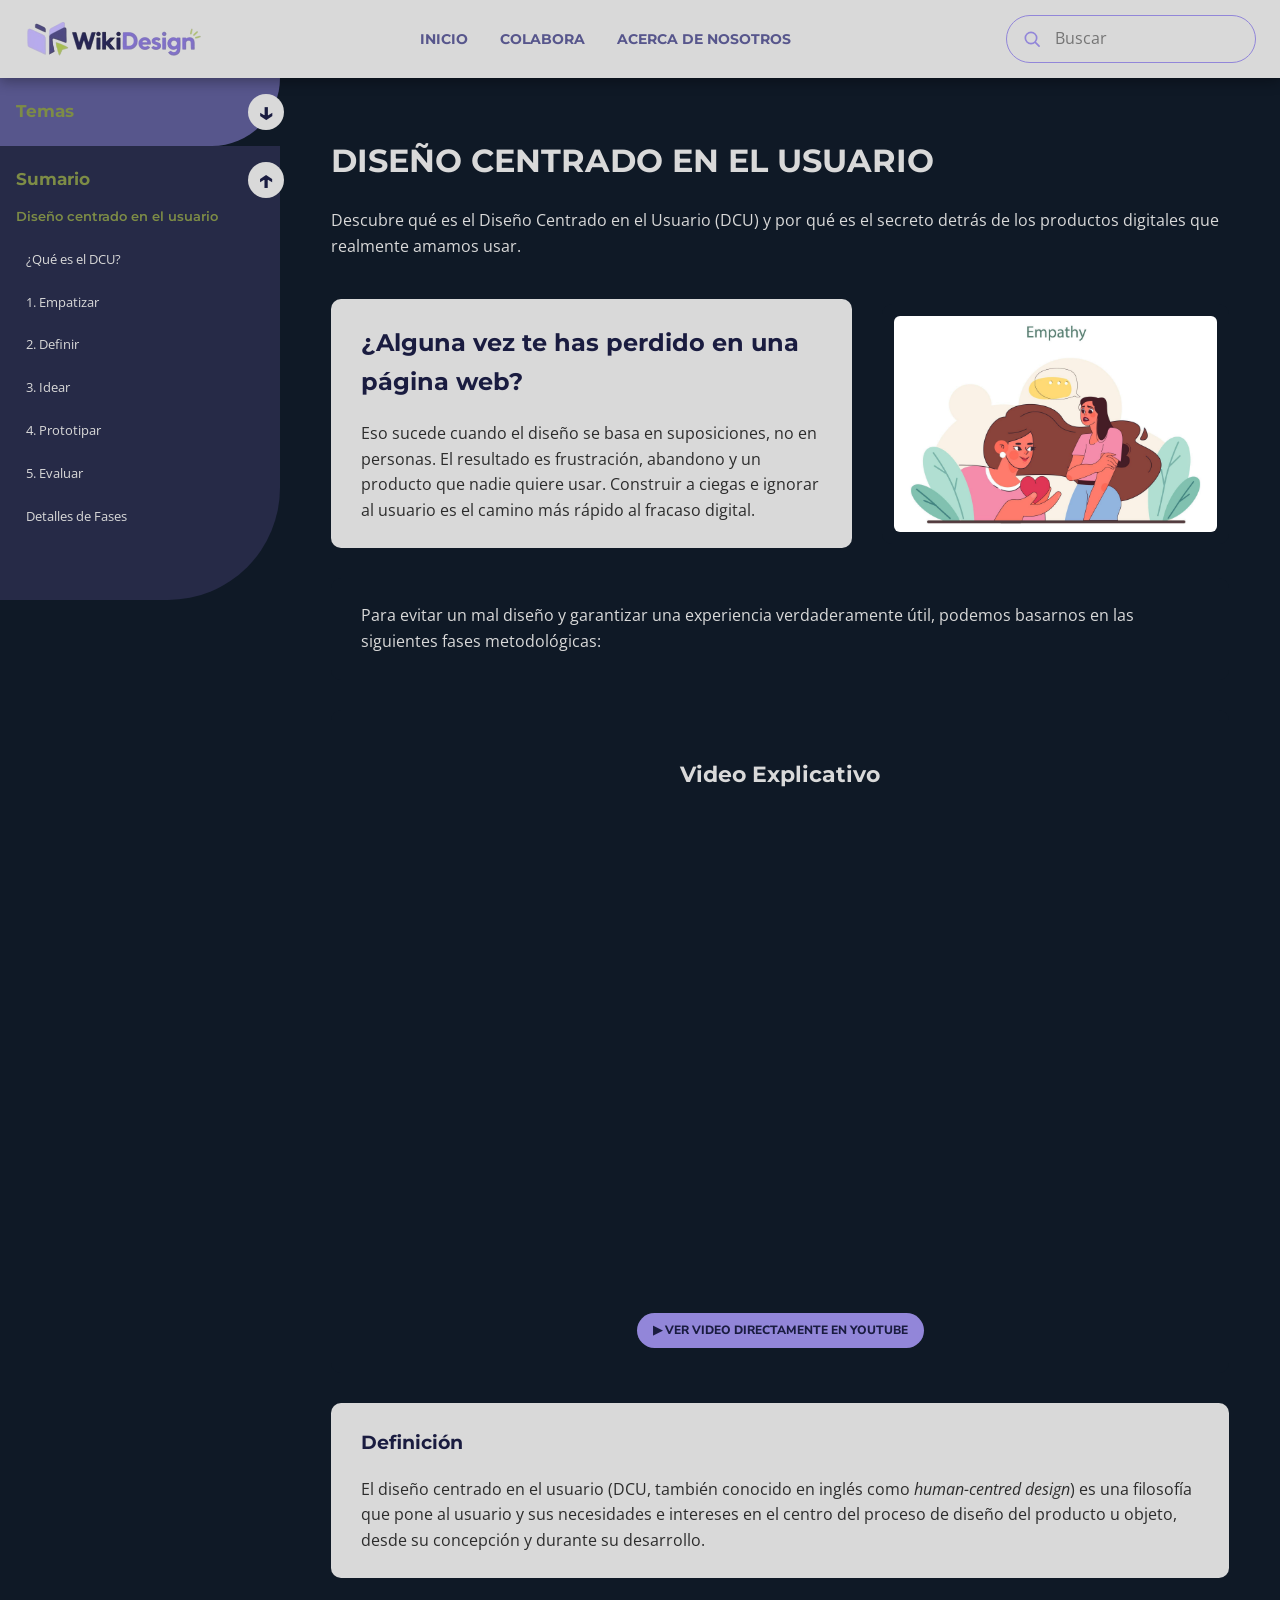
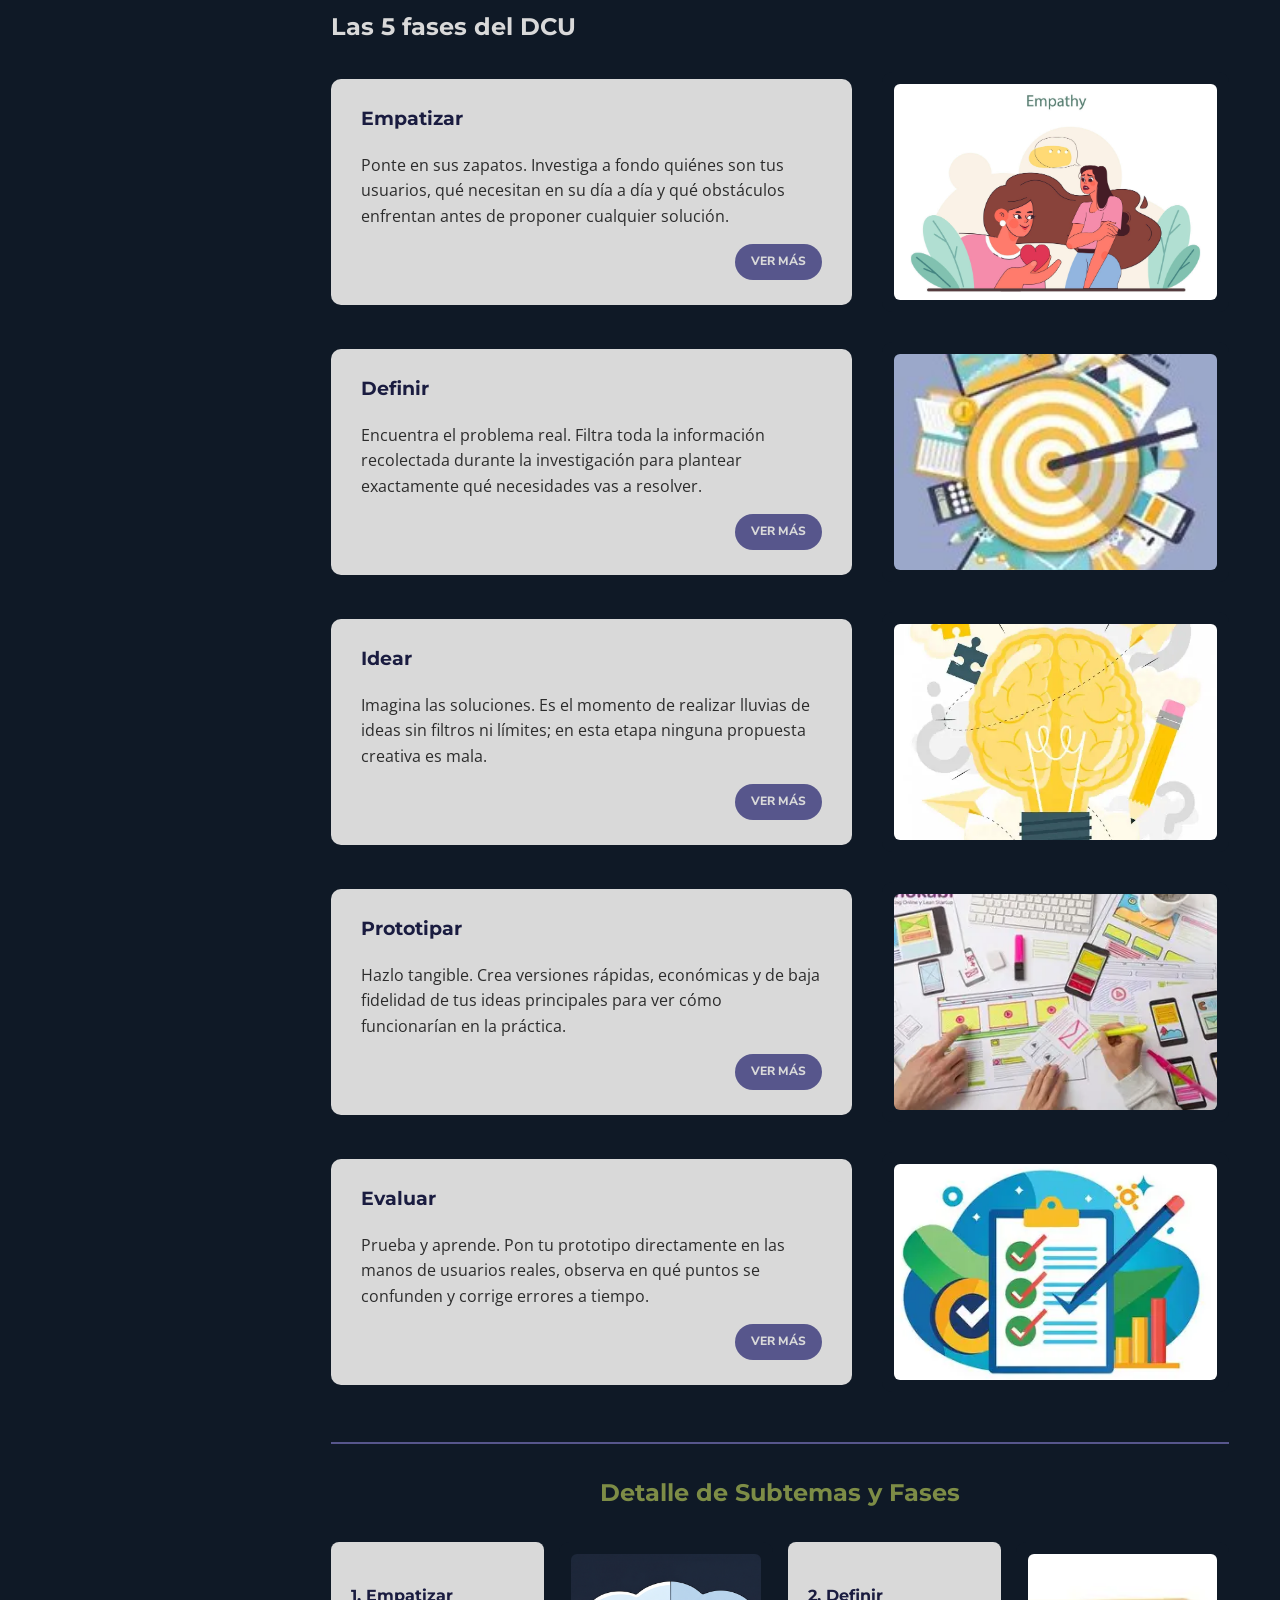
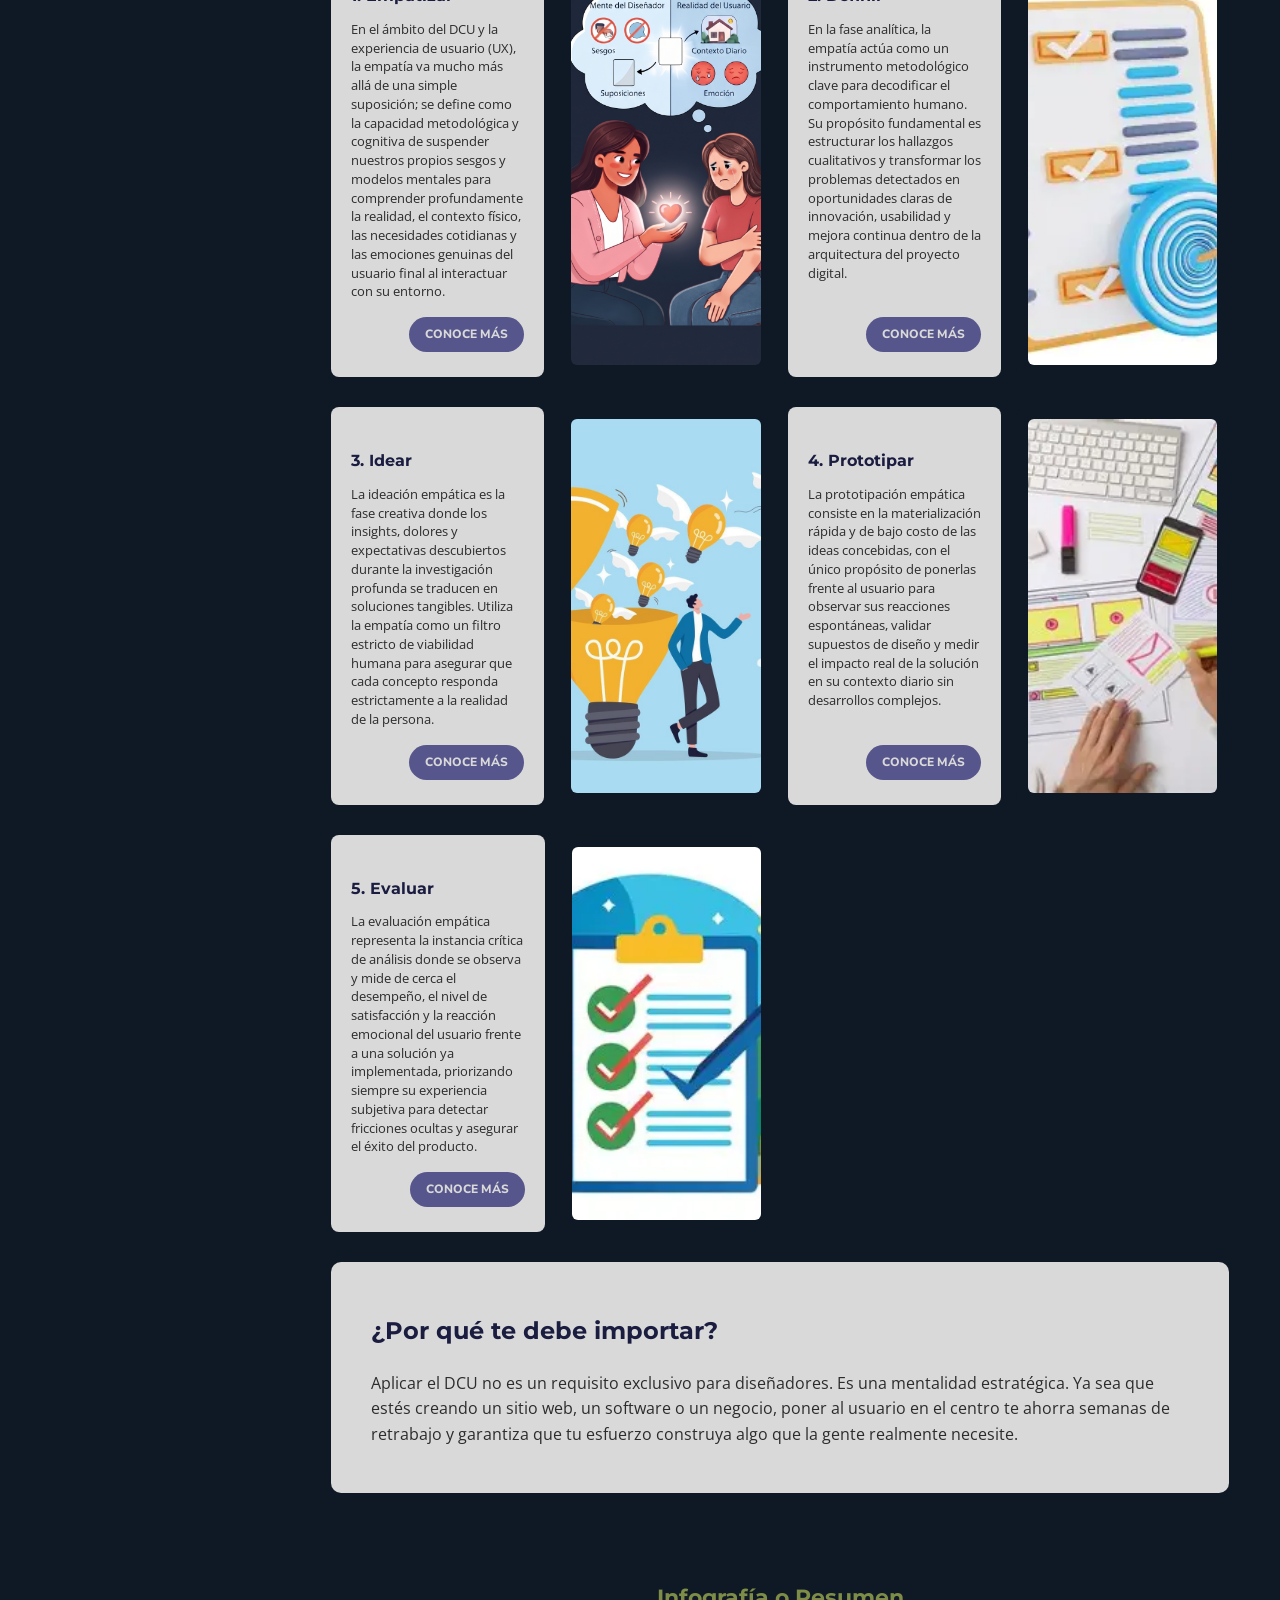
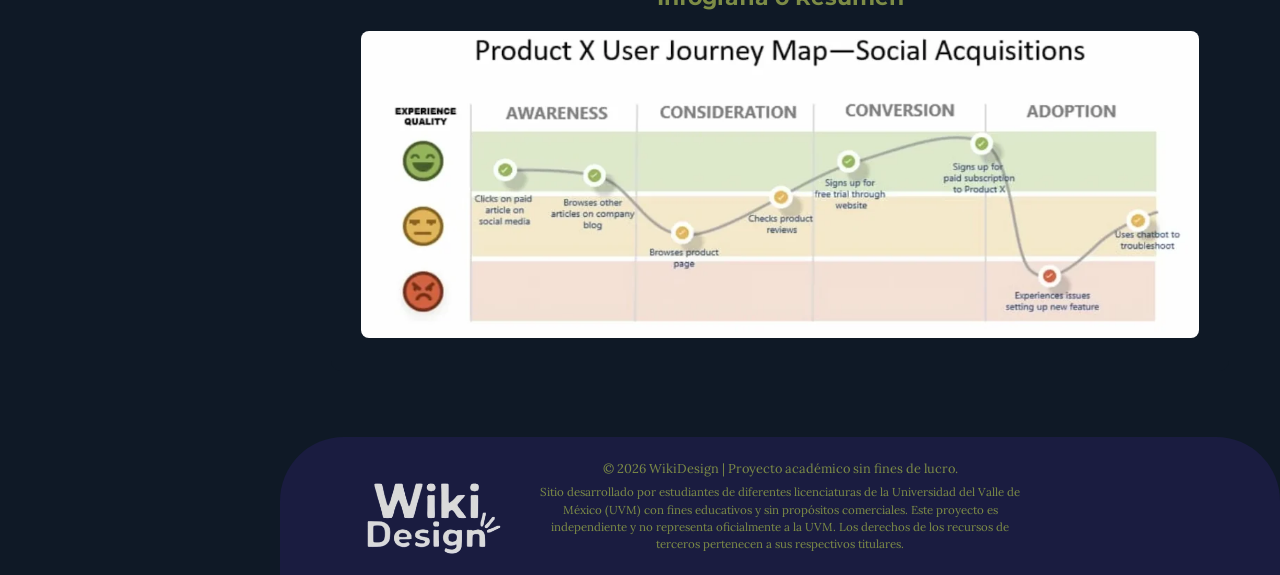
==== commit 7491d28e: "Add files via upload" ====
--- a/index.html
+++ b/index.html
@@ -39,9 +39,11 @@
         </form>
     </header>
 
-    <!-- MENÚ LATERAL IZQUIERDO -->
-    <aside class="sidebar" aria-label="Menú de temas">
-      <details class="panel-menu temas" open>
+    <!-- MENÚ LATERAL IZQUIERDO (CON TEMAS Y SUMARIO) -->
+    <aside class="sidebar" aria-label="Menú lateral">
+      
+      <!-- PANEL 1: TEMAS -->
+      <details class="panel-menu temas">
         <summary>Temas</summary>
         <nav aria-label="Temas">
           <ul>
@@ -155,6 +157,23 @@
                 <li><a href="https://dvp8.free.je" target="_blank" rel="noopener">Pareja 8 · Kelly Ariadne Gerardo y America Gaxiola</a></li>
               </ul>
             </li>
+          </ul>
+        </nav>
+      </details>
+
+      <!-- PANEL 2: SUMARIO (ADAPTADO A LAS ETAPAS DEL DCU) -->
+      <details class="panel-menu sumario" open>
+        <summary>Sumario</summary>
+        <div class="subtitulo-sumario">Diseño centrado en el usuario</div>
+        <nav aria-label="Sumario">
+          <ul>
+            <li><a href="#inicio">¿Qué es el DCU?</a></li>
+            <li><a href="#empatizar">1. Empatizar</a></li>
+            <li><a href="#definir">2. Definir</a></li>
+            <li><a href="#idear">3. Idear</a></li>
+            <li><a href="#prototipar">4. Prototipar</a></li>
+            <li><a href="#evaluar">5. Evaluar</a></li>
+            <li><a href="#empatizar-detalles">Detalles de Fases</a></li>
           </ul>
         </nav>
       </details>
@@ -356,5 +375,8 @@
             <p>Sitio desarrollado por estudiantes de diferentes licenciaturas de la Universidad del Valle de México (UVM) con fines educativos y sin propósitos comerciales. Este proyecto es independiente y no representa oficialmente a la UVM. Los derechos de los recursos de terceros pertenecen a sus respectivos titulares.</p>
         </div>
     </footer>
+
+    <!-- SCRIPT DE INTERACCIÓN DEL MENÚ -->
+    <script src="js/menu-temas.js"></script>
 </body>
 </html>
--- a/css/estilos.css
+++ b/css/estilos.css
@@ -30,41 +30,129 @@
 .buscador > button svg { display: block; width: 1.25rem; height: 1.25rem; fill: none; stroke: currentColor; stroke-width: 2; stroke-linecap: round; stroke-linejoin: round; }
 .buscador > input { width: 250px; padding: 10px 16px 10px 3rem; border: 1px solid var(--lila); border-radius: 24px; background: transparent; font: inherit; color: var(--azul-profundo); }
 
-/* Sidebar y Menú de Temas (overflow visible para que flote libremente el submenú) */
+/* Sidebar y Paneles de Menú */
 .sidebar { 
   position: fixed; 
   top: 78px; 
   bottom: 0; 
   left: 0; 
   width: 280px; 
-  overflow: visible; 
+  overflow-y: visible; 
+  overflow-x: visible; 
   display: flex; 
   flex-direction: column; 
   z-index: 95; 
 }
 
-.panel-menu { margin: 0; padding: 16px; position: relative; isolation: isolate; overflow: visible; background: var(--fondo); }
-.panel-menu::before { content: ""; position: absolute; z-index: 0; inset: 0; border-radius: 0 0 7rem 0; pointer-events: none; transition: border-radius 0.3s ease; background: var(--morado); }
-.panel-menu summary { color: var(--oliva); font-family: "Montserrat", sans-serif; font-size: 17px; font-weight: 700; cursor: pointer; display: flex; align-items: center; justify-content: space-between; list-style: none; position: relative; z-index: 1; }
+.panel-menu { 
+  margin: 0; 
+  padding: 16px; 
+  position: relative; 
+  isolation: isolate; 
+  overflow: visible; 
+  background: var(--fondo); 
+}
+
+/* Panel Temas con curva inferior */
+.panel-menu.temas::before { 
+  content: ""; 
+  position: absolute; 
+  z-index: 0; 
+  inset: 0; 
+  border-radius: 0 0 7rem 0; 
+  pointer-events: none; 
+  background: var(--morado); 
+}
+
+/* Panel Sumario con su propia curva o fondo */
+.panel-menu.sumario::before { 
+  content: ""; 
+  position: absolute; 
+  z-index: 0; 
+  inset: 0; 
+  border-radius: 0 0 7rem 0; 
+  pointer-events: none; 
+  background: var(--azul-panel); 
+}
+
+/* Sumarios comunes */
+.panel-menu summary { 
+  color: var(--oliva); 
+  font-family: "Montserrat", sans-serif; 
+  font-size: 17px; 
+  font-weight: 700; 
+  cursor: pointer; 
+  display: flex; 
+  align-items: center; 
+  justify-content: space-between; 
+  list-style: none; 
+  position: relative; 
+  z-index: 2; 
+}
+
 .panel-menu summary::-webkit-details-marker { display: none; }
-.panel-menu summary::after { content: "↑"; display: grid; place-items: center; flex: 0 0 2.25rem; width: 2.25rem; height: 2.25rem; margin-right: -1.25rem; border-radius: 50%; background: var(--gris-claro); color: var(--azul-profundo); font-size: 1.7rem; font-weight: bold; line-height: 1; }
+
+.panel-menu summary::after { 
+  content: "↑"; 
+  display: grid; 
+  place-items: center; 
+  flex: 0 0 2.25rem; 
+  width: 2.25rem; 
+  height: 2.25rem; 
+  margin-right: -1.25rem; 
+  border-radius: 50%; 
+  background: var(--gris-claro); 
+  color: var(--azul-profundo); 
+  font-size: 1.7rem; 
+  font-weight: bold; 
+  line-height: 1; 
+}
+
 .panel-menu:not([open]) summary::after { content: "↓"; }
+
 .panel-menu nav { padding-bottom: 2.6rem; position: relative; z-index: 1; }
 .panel-menu ul { margin: 16px 0 4px; padding-left: 0; list-style: none; }
 .panel-menu li { margin-bottom: 10px; }
 
-/* Estructura de elementos del menú y submenú flotante */
+/* Subtítulo dentro del Sumario */
+.subtitulo-sumario {
+  position: relative;
+  z-index: 1;
+  color: var(--oliva);
+  font-family: "Montserrat", sans-serif;
+  font-size: 13px;
+  font-weight: 600;
+  margin-top: 8px;
+  margin-bottom: 10px;
+}
+
+/* Enlaces del Sumario */
+.panel-menu.sumario nav ul li a {
+  display: block;
+  padding: 6px 10px;
+  color: var(--gris-claro);
+  font-size: 13px;
+  text-decoration: none;
+  border-radius: 6px;
+  transition: background 0.2s ease;
+}
+
+.panel-menu.sumario nav ul li a:hover {
+  background: var(--morado);
+  color: #fff;
+}
+
+/* Elementos del menú Temas y submenú flotante */
 .panel-menu.temas .tema-item { position: relative; }
 .panel-menu.temas .tema-boton { display: flex; align-items: center; gap: .55rem; width: 100%; padding: 0 1.5rem 0 0; border: 0; background: none; cursor: pointer; text-align: left; color: var(--gris-claro); font-family: "Open Sans", sans-serif; font-size: 13px; line-height: 1.35; }
 .panel-menu.temas .tema-boton::after { content: "▸"; position: absolute; right: .35rem; font-size: .85rem; color: var(--gris-claro); }
 .panel-menu.temas .tema-boton:hover span { text-decoration: underline; }
 
-/* Cuadro flotante que se abre al pasar el mouse por encima */
 .panel-menu.temas .parejas {
   position: absolute; 
   left: 100%; 
   top: -10px; 
-  z-index: 9999;
+  z-index: 99999;
   min-width: 280px; 
   margin: 0 0 0 8px; 
   padding: 12px 10px; 
@@ -75,6 +163,7 @@
   box-shadow: 6px 8px 24px rgba(0,0,0,.45);
   display: none;
 }
+
 .panel-menu.temas .parejas::before { content: ""; position: absolute; left: -10px; top: 0; width: 10px; height: 100%; }
 .panel-menu.temas .tema-item:hover .parejas, 
 .panel-menu.temas .tema-item:focus-within .parejas { display: block; }
